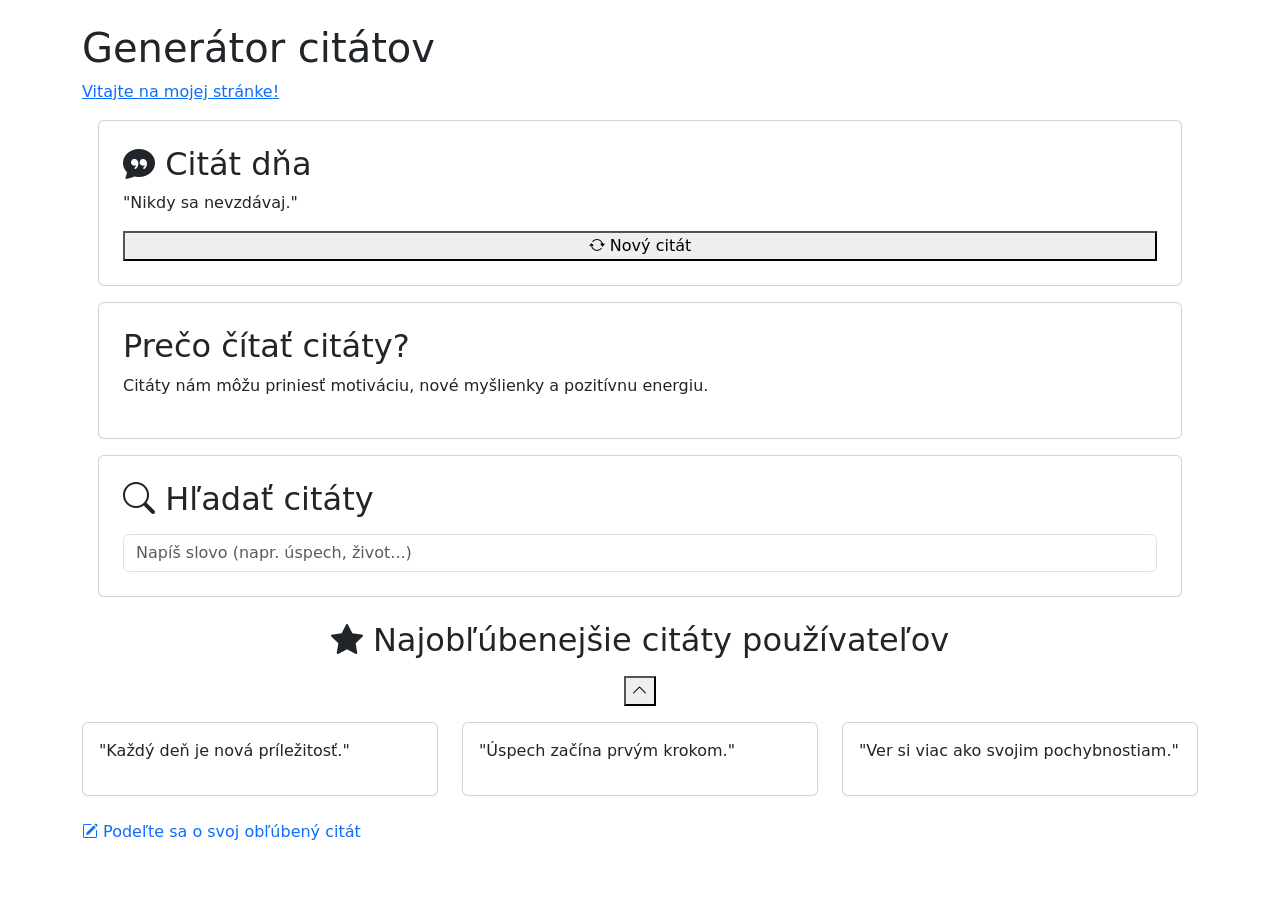
==== index.html @ 36fa11d5 "Added search function and UI improvements" ====
<!DOCTYPE html>
<html lang="sk">
<head>
    <meta charset="utf-8">
    <title>Generátor citátov</title>

    <link href="https://cdn.jsdelivr.net/npm/bootstrap@5.3.8/dist/css/bootstrap.min.css" rel="stylesheet">
    <link rel="stylesheet" href="https://cdn.jsdelivr.net/npm/bootstrap-icons@1.11.3/font/bootstrap-icons.min.css">
    <link rel="stylesheet" href="css/style.css">
</head>

<body>

<div class="container">

    <h1 class="nadpis mt-4">Generátor citátov</h1>

    <p>
        <a class="odkaz" href="oprojekte.html">
            Vitajte na mojej stránke!
        </a>
    </p>

    
    <div class="card p-4 m-3">

        <h2 class="podnadpis">
            <i class="bi bi-chat-quote-fill"></i>
            Citát dňa
        </h2>

        <p class="citat" id="citat">
            "Nikdy sa nevzdávaj."
        </p>

        <button class="mojeTlacidlo" onclick="novyCitat()">
            <i class="bi bi-arrow-repeat"></i>
            Nový citát
        </button>

    </div>

    
    <div class="card p-4 m-3">

        <h2 class="podnadpis">Prečo čítať citáty?</h2>

        <p class="text">
            Citáty nám môžu priniesť motiváciu,
            nové myšlienky a pozitívnu energiu.
        </p>

    </div>

    
    <div class="card p-4 m-3">

        <h2 class="podnadpis">
            <i class="bi bi-search"></i>
            Hľadať citáty
        </h2>

        <input
            type="text"
            class="form-control mt-2"
            id="searchInput"
            placeholder="Napíš slovo (napr. úspech, život...)"
            onkeyup="searchCitaty()">

    </div>

    
    <div class="card p-4 m-3" id="searchResultsBox" style="display:none;">

        <h2 class="podnadpis">
            <i class="bi bi-search"></i>
            Výsledky vyhľadávania
        </h2>

        <div id="searchResults"></div>

    </div>

    
    <div class="text-center mt-4">

        <h2 class="podnadpis">
            <i class="bi bi-star-fill"></i>
            Najobľúbenejšie citáty používateľov
        </h2>

        <button class="mojeTlacidlo mt-2" onclick="toggleCitaty()" id="toggleBtn">
            <i class="bi bi-chevron-up"></i>
        </button>

    </div>

   
    <div id="oblubeneCitaty">

        <div class="row mt-3">

            <div class="col-md-4">
                <div class="card p-3 h-100">
                    <p class="citat">"Každý deň je nová príležitosť."</p>
                </div>
            </div>

            <div class="col-md-4">
                <div class="card p-3 h-100">
                    <p class="citat">"Úspech začína prvým krokom."</p>
                </div>
            </div>

            <div class="col-md-4">
                <div class="card p-3 h-100">
                    <p class="citat">"Ver si viac ako svojim pochybnostiam."</p>
                </div>
            </div>

        </div>

    </div>

    
    <div class="mt-4">
        <a href="formular.html" class="mojeTlacidlo text-decoration-none">
            <i class="bi bi-pencil-square"></i>
            Podeľte sa o svoj obľúbený citát
        </a>
    </div>

</div>

<script src="js/script.js"></script>

</body>
</html>
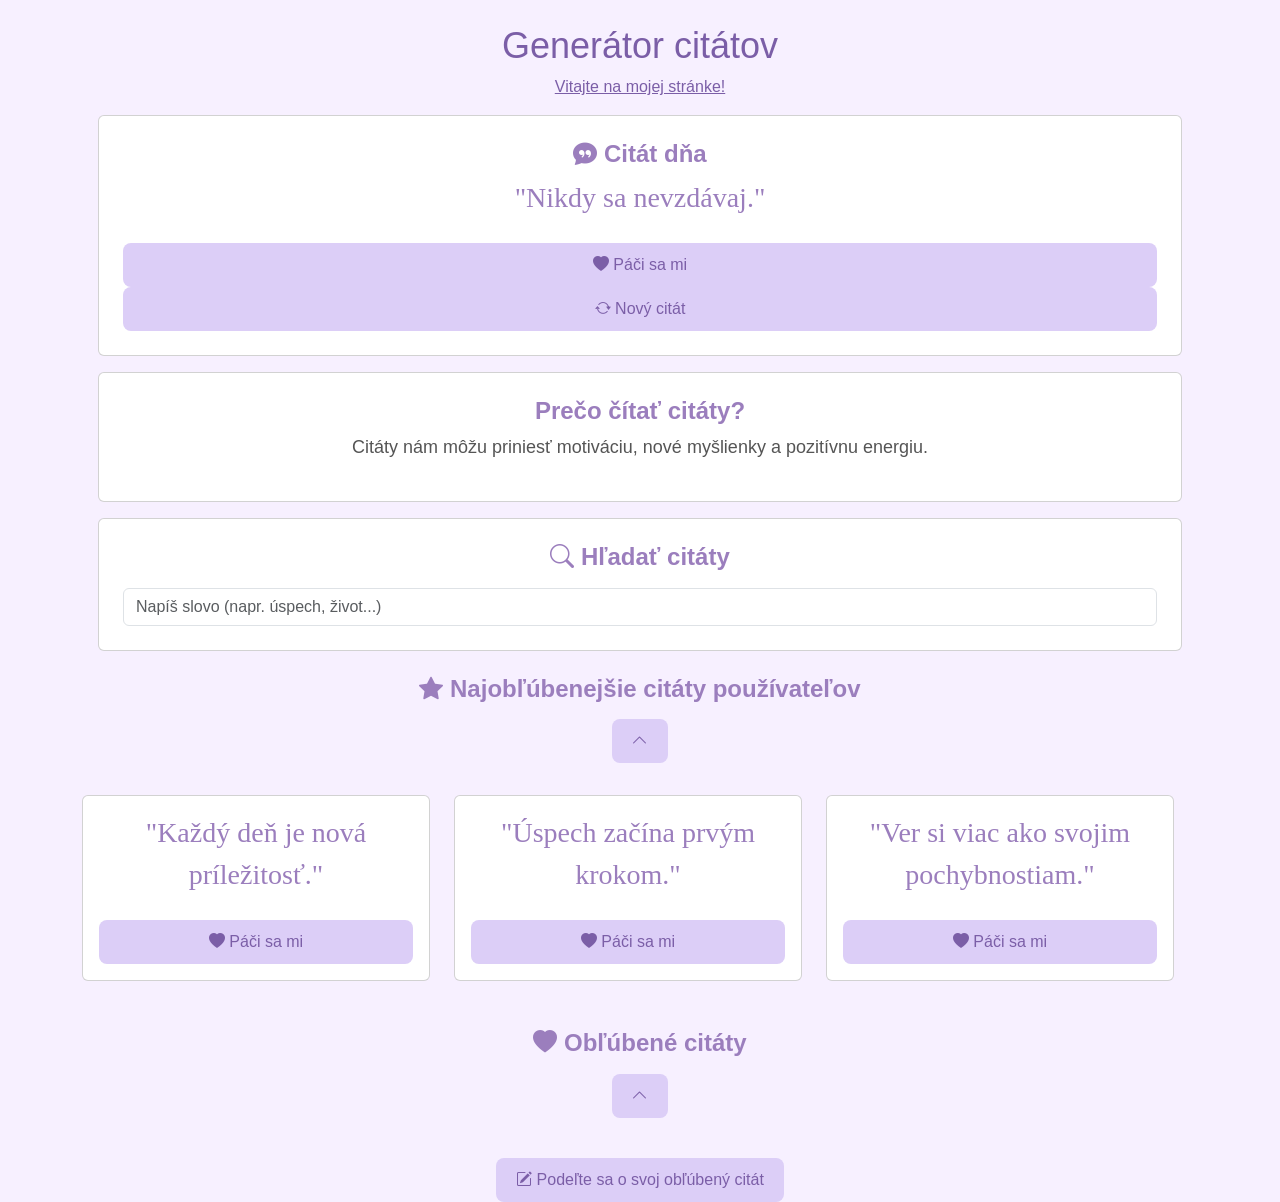
==== commit a31c1500: "Added favorite quotes feature" ====
--- a/index.html
+++ b/index.html
@@ -32,6 +32,11 @@
         <p class="citat" id="citat">
             "Nikdy sa nevzdávaj."
         </p>
+        <button class="mojeTlacidlo mt-2"
+        onclick="pridatOblubeny()">
+    <i class="bi bi-heart-fill"></i>
+    Páči sa mi
+</button>
 
         <button class="mojeTlacidlo" onclick="novyCitat()">
             <i class="bi bi-arrow-repeat"></i>
@@ -100,27 +105,90 @@
 
         <div class="row mt-3">
 
-            <div class="col-md-4">
-                <div class="card p-3 h-100">
-                    <p class="citat">"Každý deň je nová príležitosť."</p>
-                </div>
-            </div>
-
-            <div class="col-md-4">
-                <div class="card p-3 h-100">
-                    <p class="citat">"Úspech začína prvým krokom."</p>
-                </div>
-            </div>
-
-            <div class="col-md-4">
-                <div class="card p-3 h-100">
-                    <p class="citat">"Ver si viac ako svojim pochybnostiam."</p>
-                </div>
-            </div>
+            <div class="row mt-3">
+
+    <div class="col-md-4">
+        <div class="card p-3 h-100">
+
+            <p class="citat">
+                "Každý deň je nová príležitosť."
+            </p>
+
+            <button
+                class="mojeTlacidlo mt-2"
+                onclick="pridatKonkretnyCitat('Každý deň je nová príležitosť.')">
+
+                <i class="bi bi-heart-fill"></i>
+                Páči sa mi
+
+            </button>
 
         </div>
-
-    </div>
+    </div>
+
+    <div class="col-md-4">
+        <div class="card p-3 h-100">
+
+            <p class="citat">
+                "Úspech začína prvým krokom."
+            </p>
+
+            <button
+                class="mojeTlacidlo mt-2"
+                onclick="pridatKonkretnyCitat('Úspech začína prvým krokom.')">
+
+                <i class="bi bi-heart-fill"></i>
+                Páči sa mi
+
+            </button>
+
+        </div>
+    </div>
+
+    <div class="col-md-4">
+        <div class="card p-3 h-100">
+
+            <p class="citat">
+                "Ver si viac ako svojim pochybnostiam."
+            </p>
+
+            <button
+                class="mojeTlacidlo mt-2"
+                onclick="pridatKonkretnyCitat('Ver si viac ako svojim pochybnostiam.')">
+
+                <i class="bi bi-heart-fill"></i>
+                Páči sa mi
+
+            </button>
+
+        </div>
+    </div>
+
+</div>
+<div class="text-center mt-5">
+
+    <h2 class="podnadpis">
+        <i class="bi bi-heart-fill"></i>
+        Obľúbené citáty
+    </h2>
+
+    <button class="mojeTlacidlo mt-2"
+            onclick="toggleOblubene()"
+            id="toggleOblubeneBtn">
+
+        <i class="bi bi-chevron-up"></i>
+
+    </button>
+
+</div>
+
+<div id="oblubenePouzivatela">
+
+    <div class="row mt-3" id="oblubeneContainer">
+
+    </div>
+
+</div>
 
     
     <div class="mt-4">
--- a/css/style.css
+++ b/css/style.css
@@ -0,0 +1,70 @@
+body {
+    background-color: #F7F0FF;
+    text-align: center;
+    font-family: Arial, sans-serif;
+}
+
+.nadpis {
+    color: #7B5EA7;
+    font-size: 36px;
+}
+
+.podnadpis {
+    color: #9B7EBD;
+    font-size: 24px;
+    font-weight: bold;
+}
+
+.text {
+    color: #555555;
+    font-size: 18px;
+}
+
+.popis {
+    color: #777777;
+    font-size: 16px;
+    font-family: Georgia, serif;
+}
+
+.citat {
+    color: #9B7EBD;
+    font-size: 28px;
+    font-family: Georgia, serif;
+}
+
+.odkaz {
+    color: #7B5EA7;
+}
+
+.formular {
+    max-width: 600px;
+    margin: 30px auto;
+}
+
+.formular label {
+    font-weight: bold;
+    color: #555555;
+}
+.mojeTlacidlo {
+    background-color: #DCCEF7;
+    color: #7B5EA7;
+    border: none;
+    border-radius: 8px;
+    padding: 10px 20px;
+    font-size: 16px;
+}
+.mojeTlacidlo {
+    background-color: #DCCEF7;
+    color: #7B5EA7;
+    border: none;
+    border-radius: 8px;
+    padding: 10px 20px;
+    font-size: 16px;
+    display: inline-block;
+    text-decoration: none;
+}
+
+.mojeTlacidlo:hover {
+    background-color: #d2c0f5;
+    color: #7B5EA7;
+}
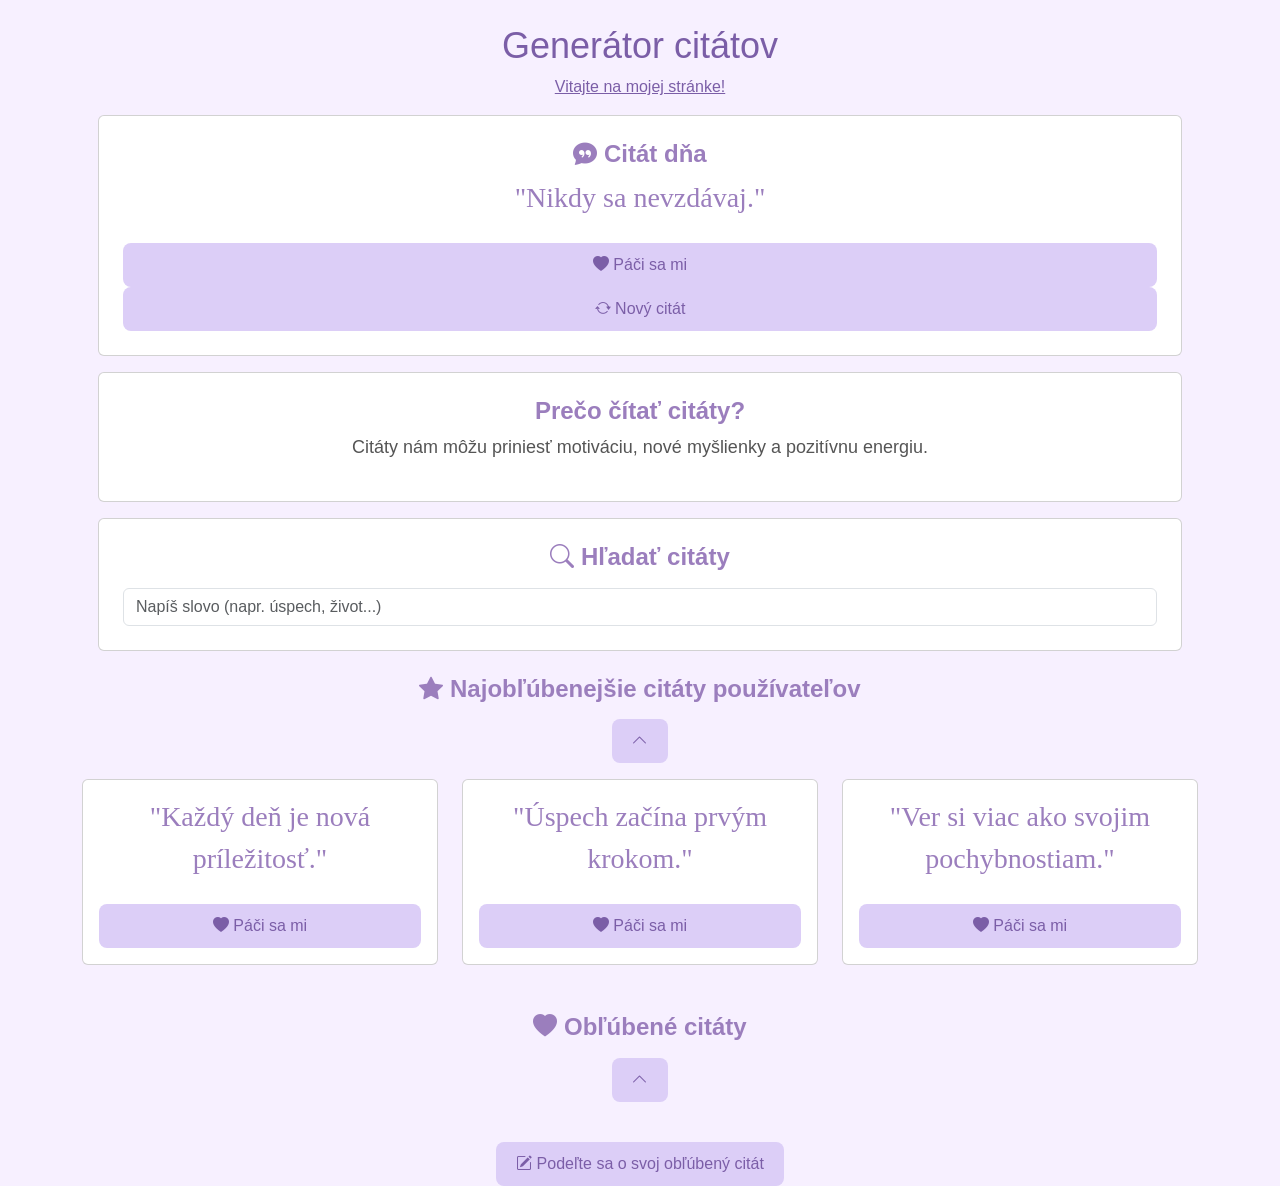
==== commit 0c3a3d57: "Added favorite quotes featur bug fixede" ====
--- a/index.html
+++ b/index.html
@@ -101,70 +101,72 @@
     </div>
 
    
-    <div id="oblubeneCitaty">
-
-        <div class="row mt-3">
-
-            <div class="row mt-3">
-
-    <div class="col-md-4">
-        <div class="card p-3 h-100">
-
-            <p class="citat">
-                "Každý deň je nová príležitosť."
-            </p>
-
-            <button
-                class="mojeTlacidlo mt-2"
-                onclick="pridatKonkretnyCitat('Každý deň je nová príležitosť.')">
-
-                <i class="bi bi-heart-fill"></i>
-                Páči sa mi
-
-            </button>
-
+   
+<div id="oblubeneCitaty">
+
+    <div class="row mt-3">
+
+        <div class="col-md-4">
+            <div class="card p-3 h-100">
+
+                <p class="citat">
+                    "Každý deň je nová príležitosť."
+                </p>
+
+                <button
+                    class="mojeTlacidlo mt-2"
+                    onclick="pridatKonkretnyCitat('Každý deň je nová príležitosť.')">
+
+                    <i class="bi bi-heart-fill"></i>
+                    Páči sa mi
+
+                </button>
+
+            </div>
         </div>
-    </div>
-
-    <div class="col-md-4">
-        <div class="card p-3 h-100">
-
-            <p class="citat">
-                "Úspech začína prvým krokom."
-            </p>
-
-            <button
-                class="mojeTlacidlo mt-2"
-                onclick="pridatKonkretnyCitat('Úspech začína prvým krokom.')">
-
-                <i class="bi bi-heart-fill"></i>
-                Páči sa mi
-
-            </button>
-
+
+        <div class="col-md-4">
+            <div class="card p-3 h-100">
+
+                <p class="citat">
+                    "Úspech začína prvým krokom."
+                </p>
+
+                <button
+                    class="mojeTlacidlo mt-2"
+                    onclick="pridatKonkretnyCitat('Úspech začína prvým krokom.')">
+
+                    <i class="bi bi-heart-fill"></i>
+                    Páči sa mi
+
+                </button>
+
+            </div>
         </div>
-    </div>
-
-    <div class="col-md-4">
-        <div class="card p-3 h-100">
-
-            <p class="citat">
-                "Ver si viac ako svojim pochybnostiam."
-            </p>
-
-            <button
-                class="mojeTlacidlo mt-2"
-                onclick="pridatKonkretnyCitat('Ver si viac ako svojim pochybnostiam.')">
-
-                <i class="bi bi-heart-fill"></i>
-                Páči sa mi
-
-            </button>
-
+
+        <div class="col-md-4">
+            <div class="card p-3 h-100">
+
+                <p class="citat">
+                    "Ver si viac ako svojim pochybnostiam."
+                </p>
+
+                <button
+                    class="mojeTlacidlo mt-2"
+                    onclick="pridatKonkretnyCitat('Ver si viac ako svojim pochybnostiam.')">
+
+                    <i class="bi bi-heart-fill"></i>
+                    Páči sa mi
+
+                </button>
+
+            </div>
         </div>
-    </div>
-
-</div>
+
+    </div>
+
+</div>
+
 <div class="text-center mt-5">
 
     <h2 class="podnadpis">
@@ -189,6 +191,8 @@
     </div>
 
 </div>
+
+
 
     
     <div class="mt-4">
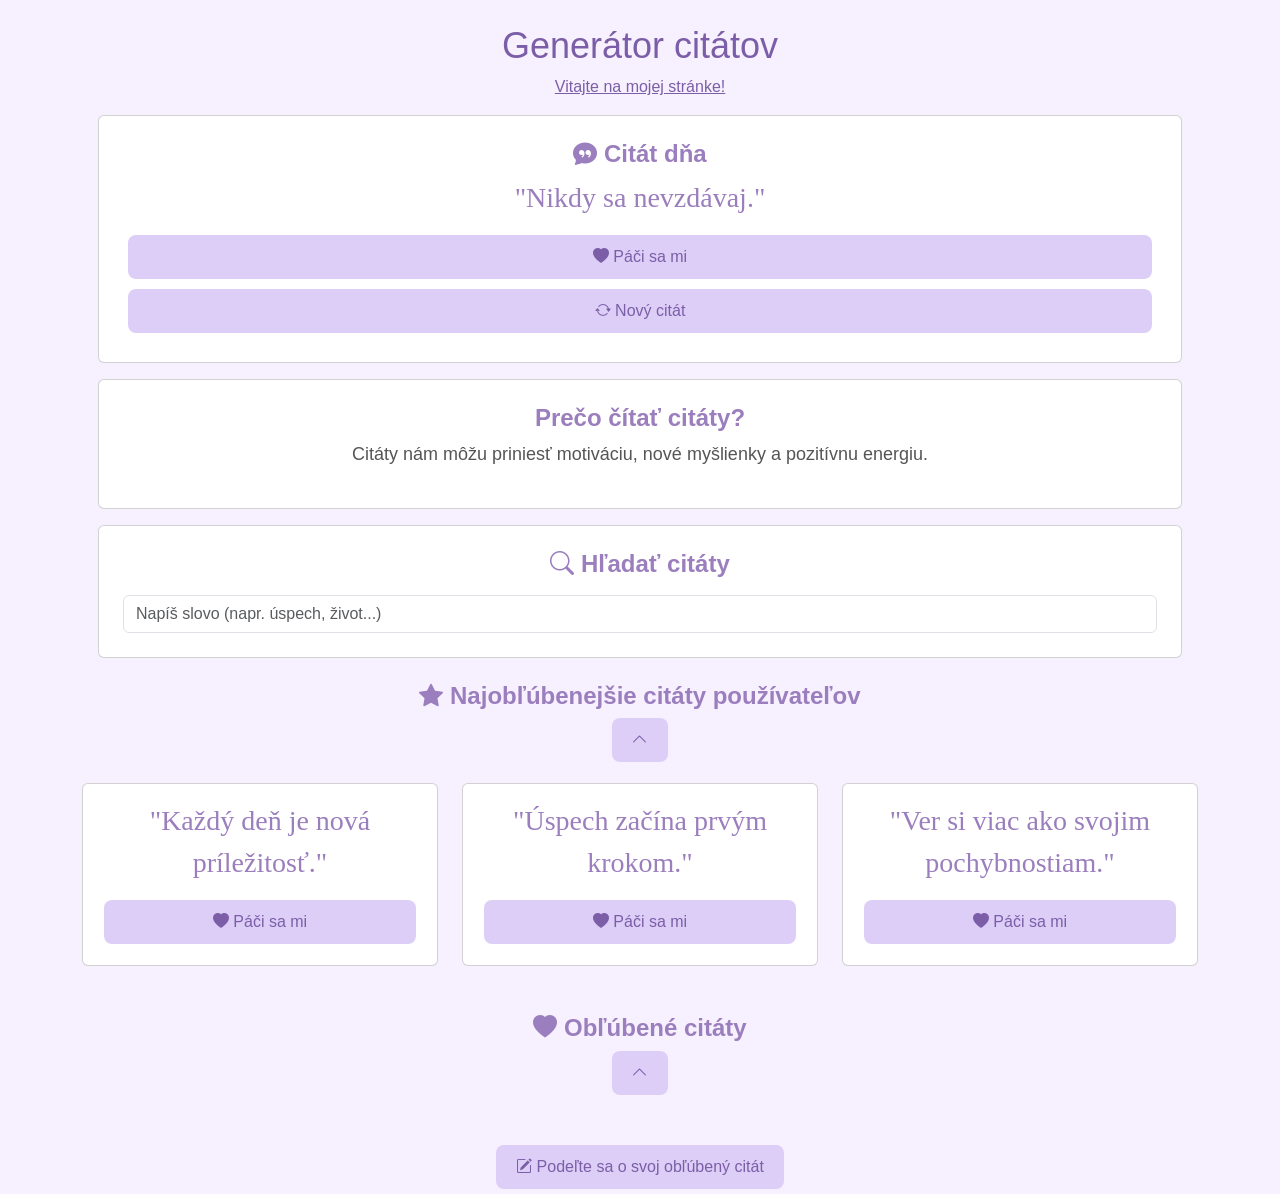
==== commit 3c8b4ad6: "Improve quote cards layout and spacing" ====
--- a/index.html
+++ b/index.html
@@ -32,7 +32,7 @@
         <p class="citat" id="citat">
             "Nikdy sa nevzdávaj."
         </p>
-        <button class="mojeTlacidlo mt-2"
+        <button class="mojeTlacidlo mt-auto"
         onclick="pridatOblubeny()">
     <i class="bi bi-heart-fill"></i>
     Páči sa mi
@@ -94,7 +94,7 @@
             Najobľúbenejšie citáty používateľov
         </h2>
 
-        <button class="mojeTlacidlo mt-2" onclick="toggleCitaty()" id="toggleBtn">
+        <button class="mojeTlacidlo mt-auto" onclick="toggleCitaty()" id="toggleBtn">
             <i class="bi bi-chevron-up"></i>
         </button>
 
@@ -107,14 +107,14 @@
     <div class="row mt-3">
 
         <div class="col-md-4">
-            <div class="card p-3 h-100">
+            <div class="card p-3 h-100 d-flex flex-column">
 
                 <p class="citat">
                     "Každý deň je nová príležitosť."
                 </p>
 
                 <button
-                    class="mojeTlacidlo mt-2"
+                    class="mojeTlacidlo mt-auto"
                     onclick="pridatKonkretnyCitat('Každý deň je nová príležitosť.')">
 
                     <i class="bi bi-heart-fill"></i>
@@ -126,14 +126,14 @@
         </div>
 
         <div class="col-md-4">
-            <div class="card p-3 h-100">
+            <div class="card p-3 h-100 d-flex flex-column">
 
                 <p class="citat">
                     "Úspech začína prvým krokom."
                 </p>
 
                 <button
-                    class="mojeTlacidlo mt-2"
+                    class="mojeTlacidlo mt-auto"
                     onclick="pridatKonkretnyCitat('Úspech začína prvým krokom.')">
 
                     <i class="bi bi-heart-fill"></i>
@@ -145,14 +145,14 @@
         </div>
 
         <div class="col-md-4">
-            <div class="card p-3 h-100">
+            <div class="card p-3 h-100 d-flex flex-column">
 
                 <p class="citat">
                     "Ver si viac ako svojim pochybnostiam."
                 </p>
 
                 <button
-                    class="mojeTlacidlo mt-2"
+                    class="mojeTlacidlo mt-auto"
                     onclick="pridatKonkretnyCitat('Ver si viac ako svojim pochybnostiam.')">
 
                     <i class="bi bi-heart-fill"></i>
@@ -174,7 +174,7 @@
         Obľúbené citáty
     </h2>
 
-    <button class="mojeTlacidlo mt-2"
+    <button class="mojeTlacidlo mt-auto"
             onclick="toggleOblubene()"
             id="toggleOblubeneBtn">
 
--- a/css/style.css
+++ b/css/style.css
@@ -67,4 +67,15 @@
 .mojeTlacidlo:hover {
     background-color: #d2c0f5;
     color: #7B5EA7;
+}
+.mojeTlacidlo {
+    background-color: #DCCEF7;
+    color: #7B5EA7;
+    border: none;
+    border-radius: 8px;
+    padding: 10px 20px;
+    font-size: 16px;
+    display: inline-block;
+    text-decoration: none;
+    margin: 5px;
 }
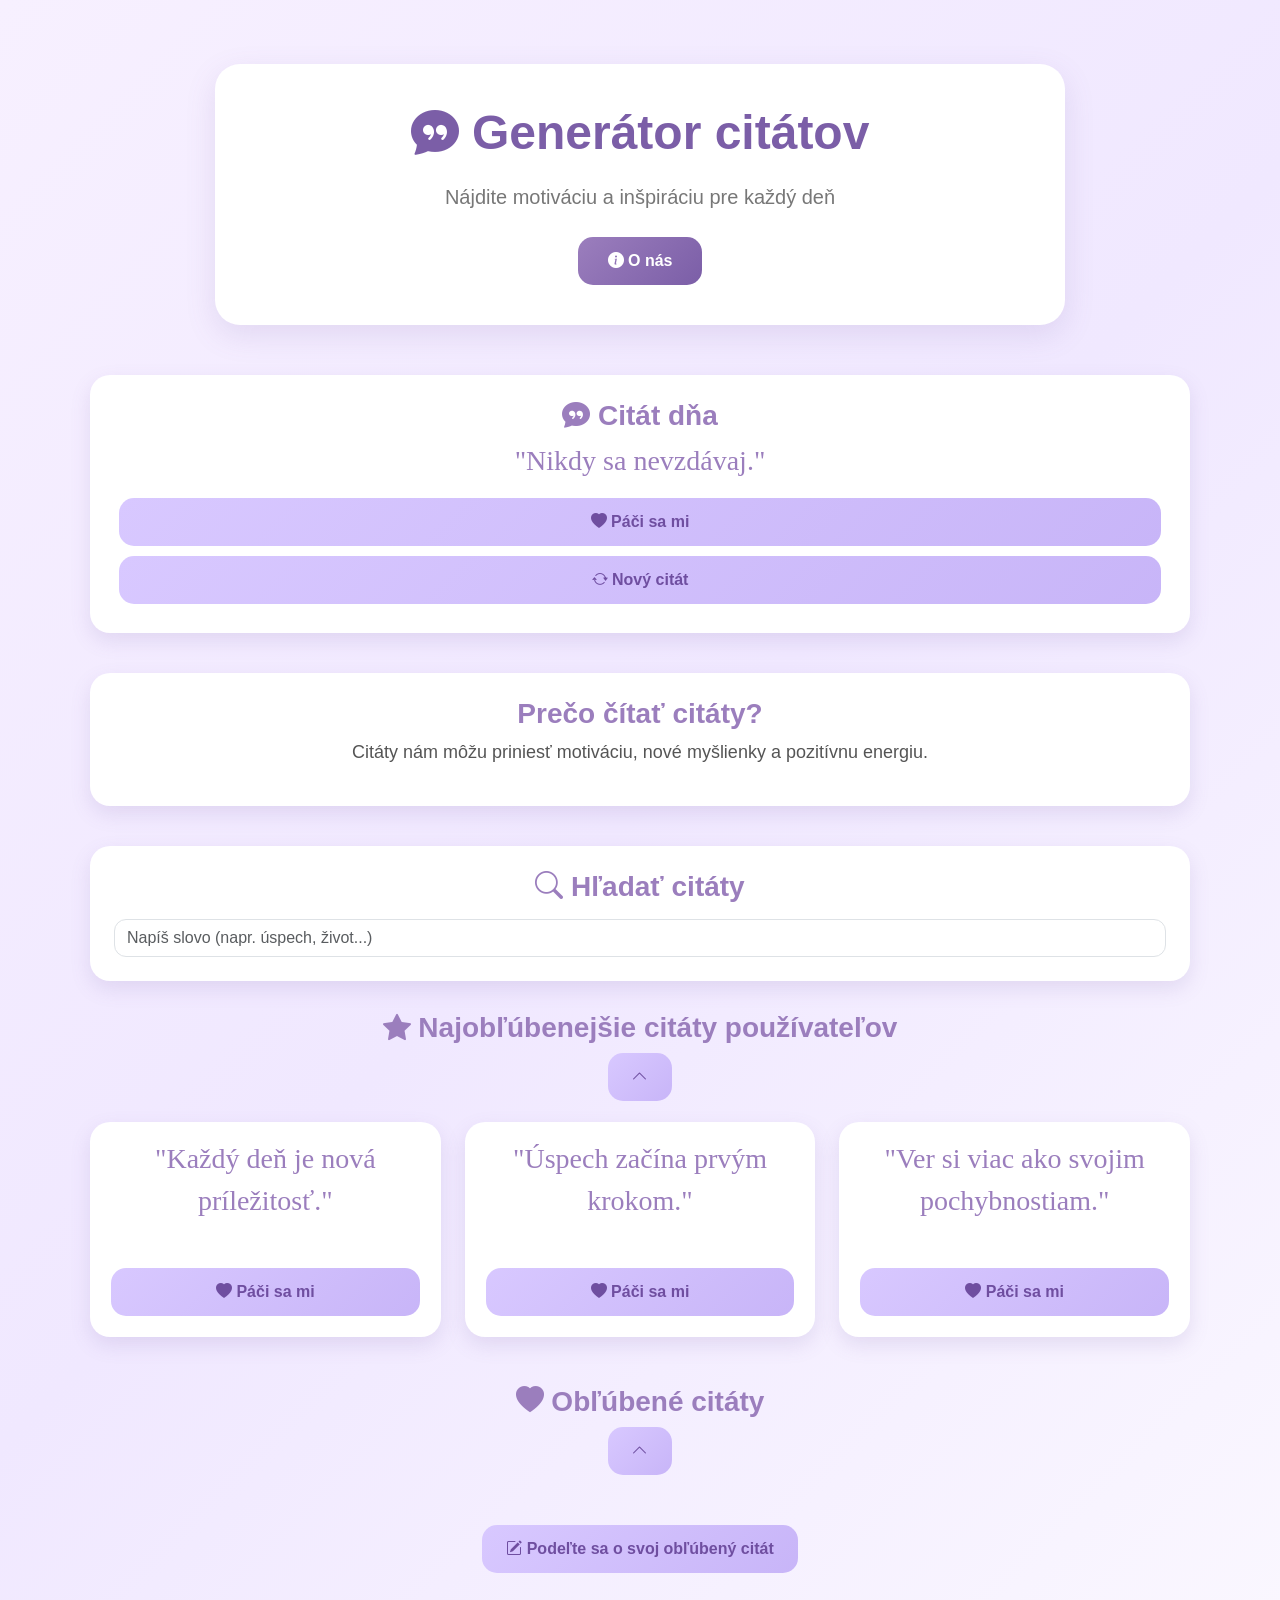
==== commit fd03b71a: "Improve layout and spacing" ====
--- a/index.html
+++ b/index.html
@@ -11,18 +11,28 @@
 
 <body>
 
-<div class="container">
-
-    <h1 class="nadpis mt-4">Generátor citátov</h1>
-
-    <p>
-        <a class="odkaz" href="oprojekte.html">
-            Vitajte na mojej stránke!
-        </a>
+    <div class="container">
+
+<div class="hero-box mt-4">
+
+    <h1 class="nadpis">
+        <i class="bi bi-chat-quote-fill"></i>
+        Generátor citátov
+    </h1>
+
+    <p class="hero-text">
+        Nájdite motiváciu a inšpiráciu pre každý deň
     </p>
 
-    
-    <div class="card p-4 m-3">
+    <a class="about-btn" href="oprojekte.html">
+        <i class="bi bi-info-circle-fill"></i>
+        O nás
+    </a>
+
+</div>
+
+    
+    <div class="card p-4 section-card">
 
         <h2 class="podnadpis">
             <i class="bi bi-chat-quote-fill"></i>
@@ -46,7 +56,7 @@
     </div>
 
     
-    <div class="card p-4 m-3">
+    <div class="card p-4 section-card">
 
         <h2 class="podnadpis">Prečo čítať citáty?</h2>
 
@@ -58,7 +68,7 @@
     </div>
 
     
-    <div class="card p-4 m-3">
+    <div class="card p-4 section-card">
 
         <h2 class="podnadpis">
             <i class="bi bi-search"></i>
--- a/css/style.css
+++ b/css/style.css
@@ -1,17 +1,26 @@
 body {
-    background-color: #F7F0FF;
+    background: linear-gradient(
+        135deg,
+        #f7f0ff,
+        #f0e8ff,
+        #faf7ff
+    );
+
+    min-height: 100vh;
     text-align: center;
     font-family: Arial, sans-serif;
 }
 
 .nadpis {
     color: #7B5EA7;
-    font-size: 36px;
+    font-size: 48px;
+    font-weight: 800;
+    margin-bottom: 20px;
 }
 
 .podnadpis {
     color: #9B7EBD;
-    font-size: 24px;
+    font-size: 28px;
     font-weight: bold;
 }
 
@@ -34,6 +43,12 @@
 
 .odkaz {
     color: #7B5EA7;
+    text-decoration: none;
+    font-weight: bold;
+}
+
+.odkaz:hover {
+    color: #9B7EBD;
 }
 
 .formular {
@@ -45,37 +60,141 @@
     font-weight: bold;
     color: #555555;
 }
+
 .mojeTlacidlo {
-    background-color: #DCCEF7;
-    color: #7B5EA7;
+    background: linear-gradient(
+        135deg,
+        #d8c8ff,
+        #c8b5f8
+    );
+
+    color: #6f4ea0;
     border: none;
-    border-radius: 8px;
-    padding: 10px 20px;
+    border-radius: 15px;
+
+    padding: 12px 24px;
+
     font-size: 16px;
-}
-.mojeTlacidlo {
-    background-color: #DCCEF7;
-    color: #7B5EA7;
-    border: none;
-    border-radius: 8px;
-    padding: 10px 20px;
-    font-size: 16px;
+    font-weight: bold;
+
     display: inline-block;
     text-decoration: none;
+
+    margin: 5px;
+
+    transition: all 0.3s ease;
 }
 
 .mojeTlacidlo:hover {
-    background-color: #d2c0f5;
-    color: #7B5EA7;
-}
-.mojeTlacidlo {
-    background-color: #DCCEF7;
-    color: #7B5EA7;
+    transform: scale(1.05);
+    color: #6f4ea0;
+}
+
+.card {
     border: none;
-    border-radius: 8px;
-    padding: 10px 20px;
-    font-size: 16px;
+    border-radius: 20px;
+
+    box-shadow:
+        0 8px 20px rgba(123, 94, 167, 0.15);
+
+    transition: all 0.3s ease;
+
+    animation: fadeIn 0.5s ease;
+}
+
+.card:hover {
+    transform: translateY(-5px);
+
+    box-shadow:
+        0 12px 30px rgba(123, 94, 167, 0.25);
+}
+
+.form-control,
+.form-select {
+    border-radius: 12px;
+}
+
+.btn-primary {
+    background: linear-gradient(
+        135deg,
+        #9B7EBD,
+        #7B5EA7
+    );
+
+    border: none;
+    border-radius: 12px;
+}
+
+.btn-primary:hover {
+    opacity: 0.9;
+}
+
+@keyframes fadeIn {
+
+    from {
+        opacity: 0;
+        transform: translateY(15px);
+    }
+
+    to {
+        opacity: 1;
+        transform: translateY(0);
+    }
+}
+.hero-box {
+    background: white;
+    max-width: 850px;
+    margin: 50px auto;
+    padding: 40px;
+    border-radius: 25px;
+    box-shadow:
+        0 10px 30px rgba(123, 94, 167, 0.15);
+}
+
+.hero-text {
+    color: #777777;
+
+    font-size: 20px;
+
+    margin-top: 10px;
+    margin-bottom: 25px;
+}
+
+.about-btn {
     display: inline-block;
+
+    background: linear-gradient(
+        135deg,
+        #9B7EBD,
+        #7B5EA7
+    );
+
+    color: white;
+
     text-decoration: none;
-    margin: 5px;
+
+    padding: 12px 30px;
+
+    border-radius: 15px;
+
+    font-weight: bold;
+
+    transition: all 0.3s ease;
+}
+
+.about-btn:hover {
+    color: white;
+
+    transform: scale(1.05);
+}
+.section-card {
+    margin-top: 40px;
+    margin-bottom: 40px;
+}
+.container {
+    padding: 40px 20px;
+}
+
+.card {
+    margin-bottom: 30px !important;
 }
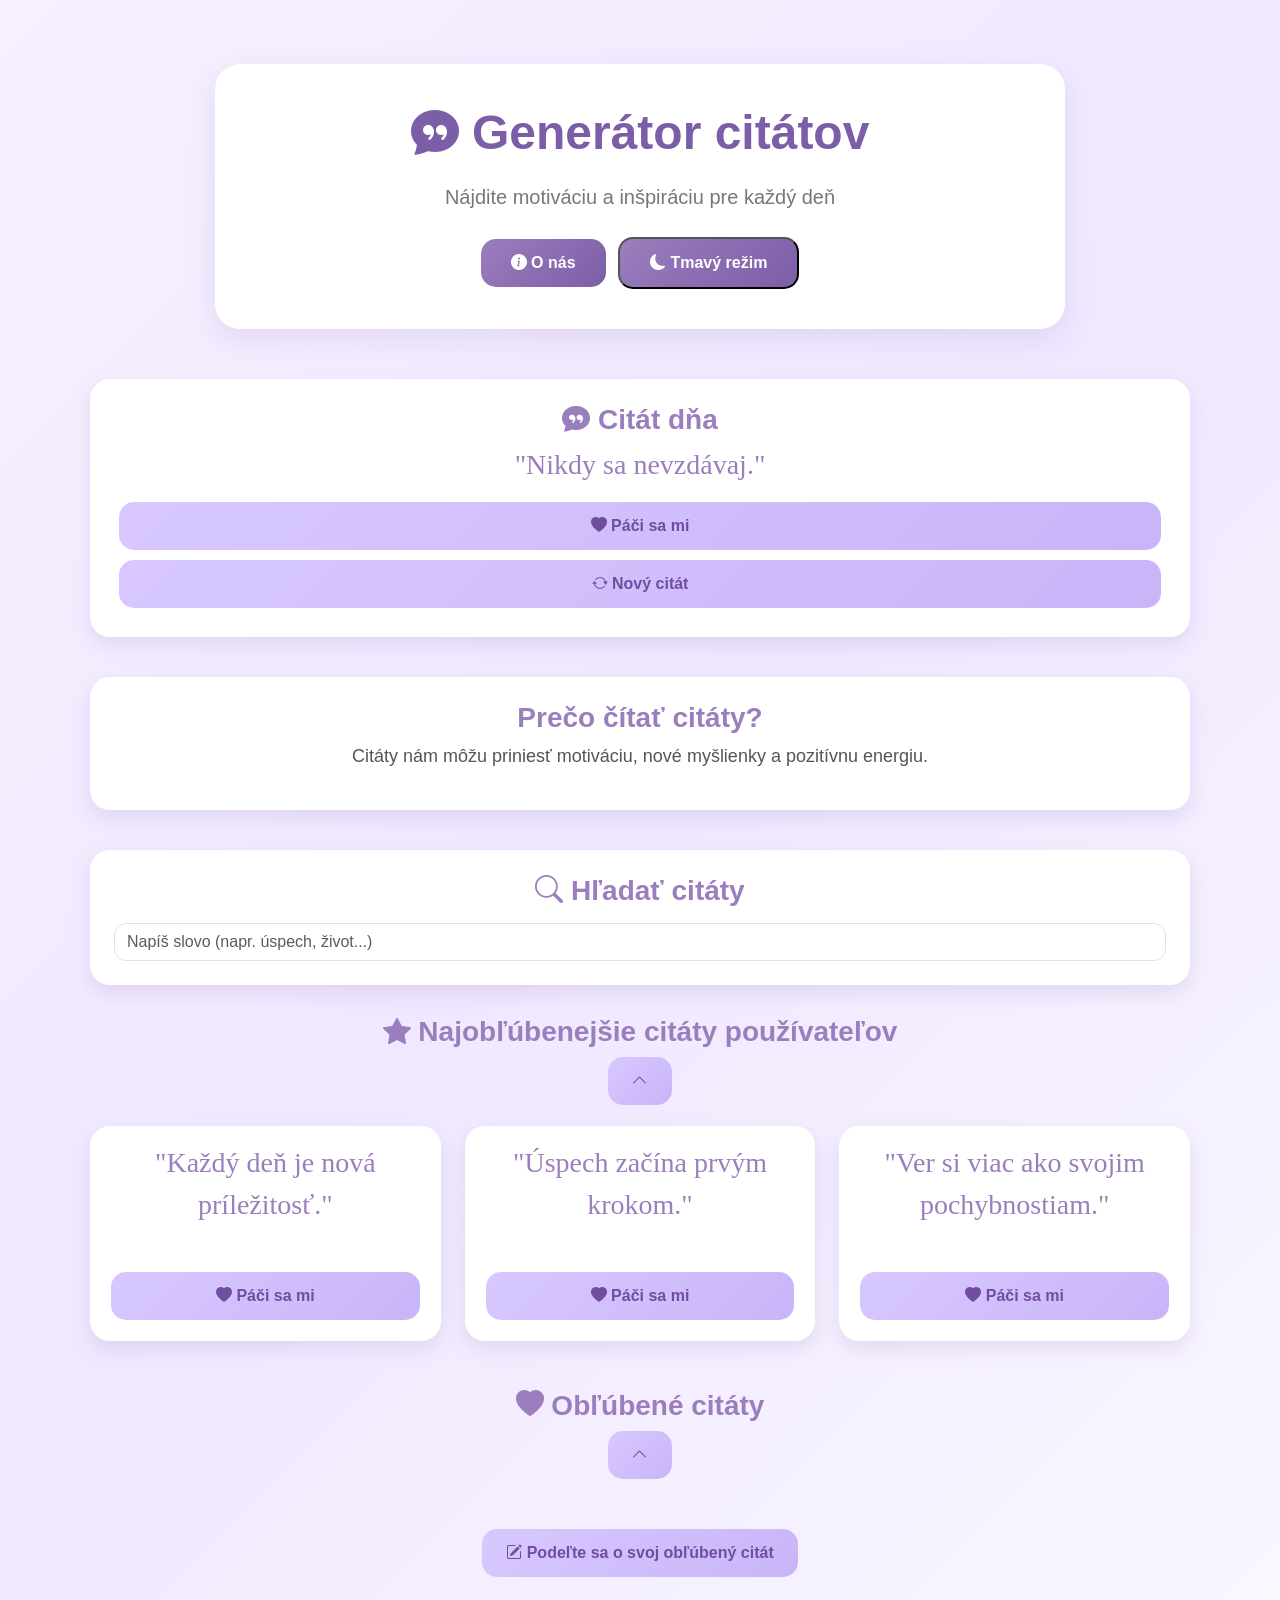
==== commit 327a92e8: "dark mode" ====
--- a/index.html
+++ b/index.html
@@ -28,6 +28,14 @@
         <i class="bi bi-info-circle-fill"></i>
         O nás
     </a>
+    
+    <button class="about-btn ms-2"
+        onclick="toggleDarkMode()">
+
+    <i class="bi bi-moon-fill"></i>
+    Tmavý režim
+
+</button>
 
 </div>
 
@@ -213,6 +221,13 @@
     </div>
 
 </div>
+<button onclick="scrollToTop()"
+        id="topBtn"
+        class="top-btn">
+
+    <i class="bi bi-arrow-up"></i>
+
+</button>
 
 <script src="js/script.js"></script>
 
--- a/css/style.css
+++ b/css/style.css
@@ -197,4 +197,91 @@
 
 .card {
     margin-bottom: 30px !important;
+}
+.citat {
+    color: #9B7EBD;
+    font-size: 28px;
+    font-family: Georgia, serif;
+
+    transition: all 0.3s ease;
+}
+.top-btn {
+
+    position: fixed;
+
+    bottom: 30px;
+    right: 30px;
+
+    width: 60px;
+    height: 60px;
+
+    border: none;
+    border-radius: 50%;
+
+    background: linear-gradient(
+        135deg,
+        #9B7EBD,
+        #7B5EA7
+    );
+
+    color: white;
+
+    font-size: 24px;
+
+    display: none;
+
+    box-shadow:
+        0 5px 15px rgba(0,0,0,0.2);
+
+    cursor: pointer;
+
+    transition: all 0.3s ease;
+
+    z-index: 1000;
+}
+
+.top-btn:hover {
+
+    transform: scale(1.1);
+
+}
+.dark-mode {
+    background: #1e1e2f;
+    color: white;
+}
+
+.dark-mode .hero-box {
+    background: #2b2b40;
+}
+
+.dark-mode .card {
+    background: #2b2b40;
+    color: white;
+}
+
+.dark-mode .text,
+.dark-mode .popis {
+    color: #d8d8d8;
+}
+
+.dark-mode .citat {
+    color: #d9b8ff;
+}
+
+.dark-mode .podnadpis,
+.dark-mode .nadpis {
+    color: #d9b8ff;
+}
+
+.dark-mode .form-control,
+.dark-mode .form-select {
+    background: #3a3a55;
+    color: white;
+    border-color: #555;
+}
+
+.dark-mode .list-group-item {
+    background: #2b2b40;
+    color: white;
+    border-color: #444;
 }
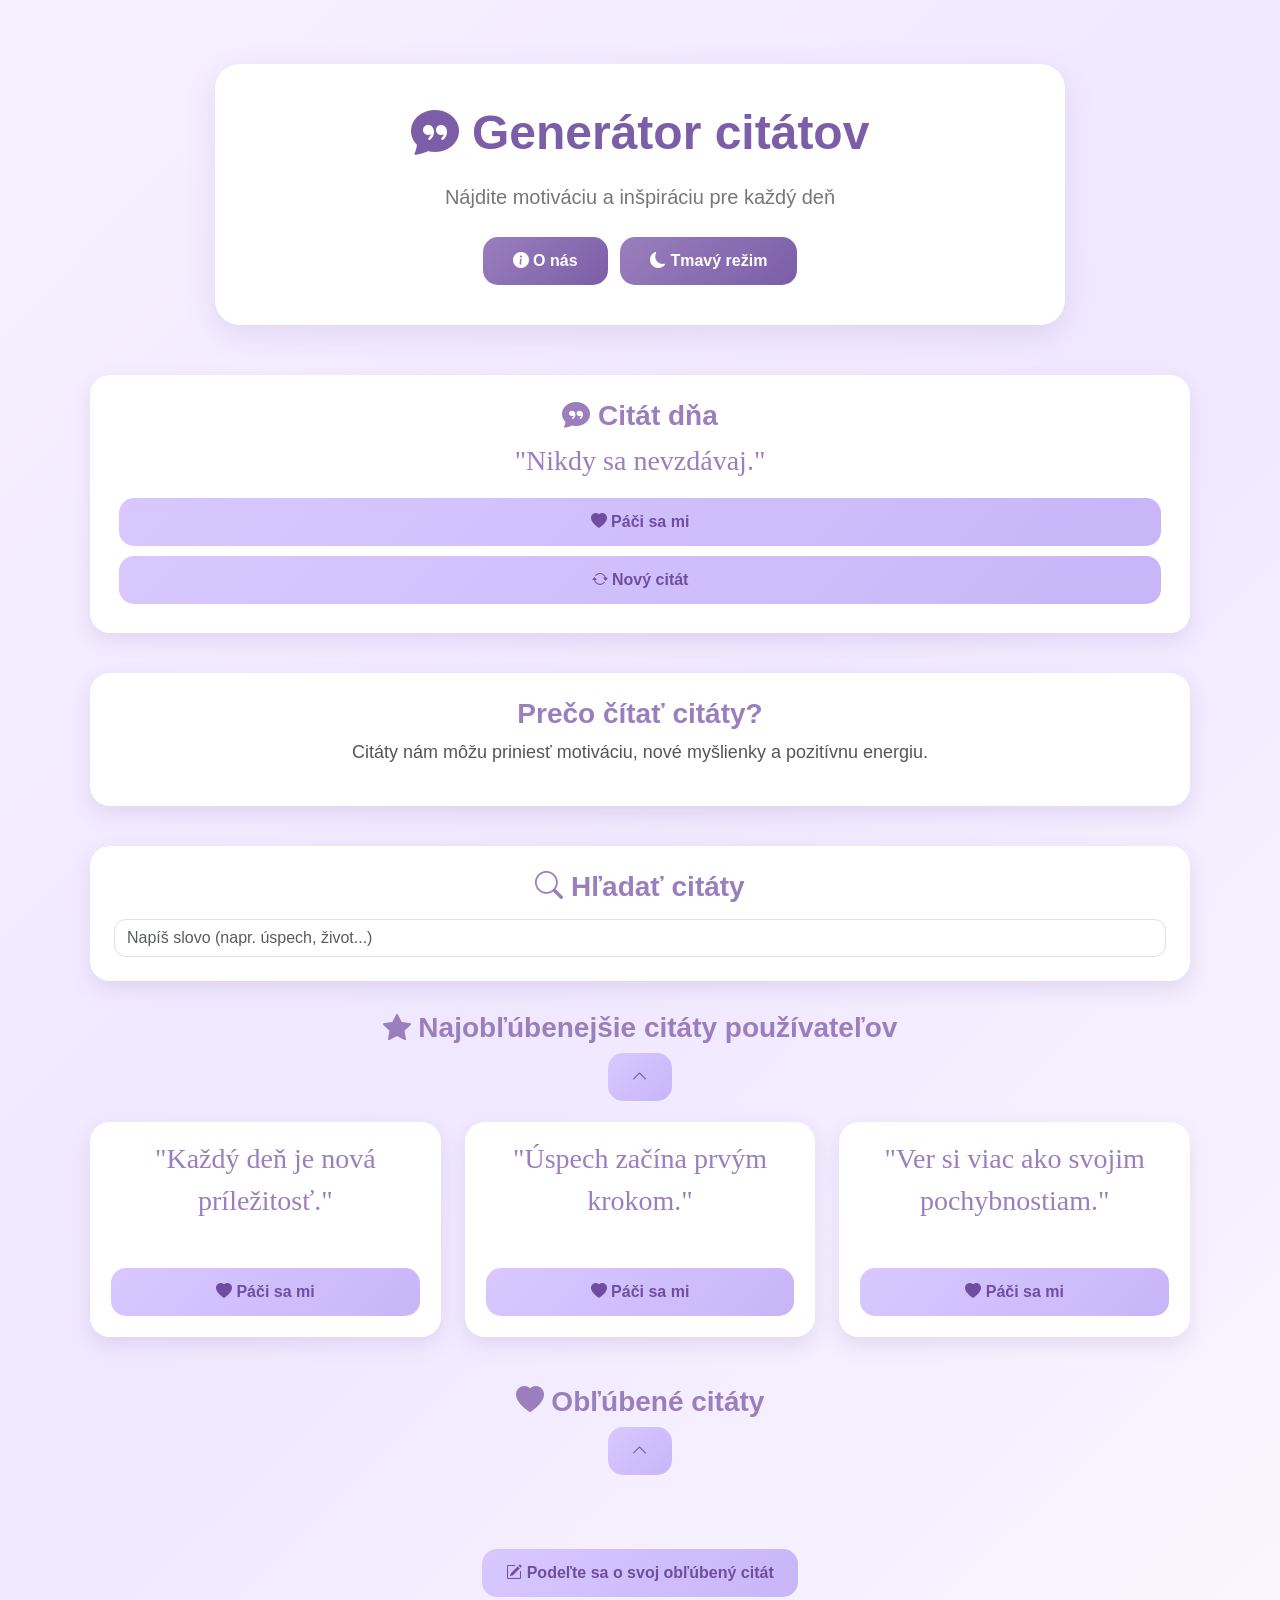
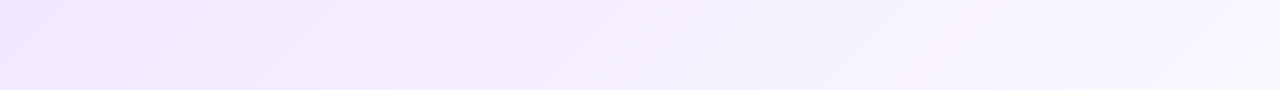
==== commit bf1c33b8: "Added page state preservation on refresh - button switches to light mode when dark mode is activated" ====
--- a/index.html
+++ b/index.html
@@ -28,9 +28,10 @@
         <i class="bi bi-info-circle-fill"></i>
         O nás
     </a>
-    
+
     <button class="about-btn ms-2"
-        onclick="toggleDarkMode()">
+        onclick="toggleDarkMode()"
+        id="themeBtn">
 
     <i class="bi bi-moon-fill"></i>
     Tmavý režim
@@ -213,7 +214,7 @@
 
 
     
-    <div class="mt-4">
+    <div class="mt-5 mb-5">
         <a href="formular.html" class="mojeTlacidlo text-decoration-none">
             <i class="bi bi-pencil-square"></i>
             Podeľte sa o svoj obľúbený citát
--- a/css/style.css
+++ b/css/style.css
@@ -162,6 +162,8 @@
 
 .about-btn {
     display: inline-block;
+    outline: none;
+    border: none;
 
     background: linear-gradient(
         135deg,
@@ -284,4 +286,15 @@
     background: #2b2b40;
     color: white;
     border-color: #444;
+}
+#oblubeneContainer .card {
+    height: 320px !important;
+}
+.about-btn:focus,
+.about-btn:active {
+
+    outline: none !important;
+
+    box-shadow: none !important;
+
 }
